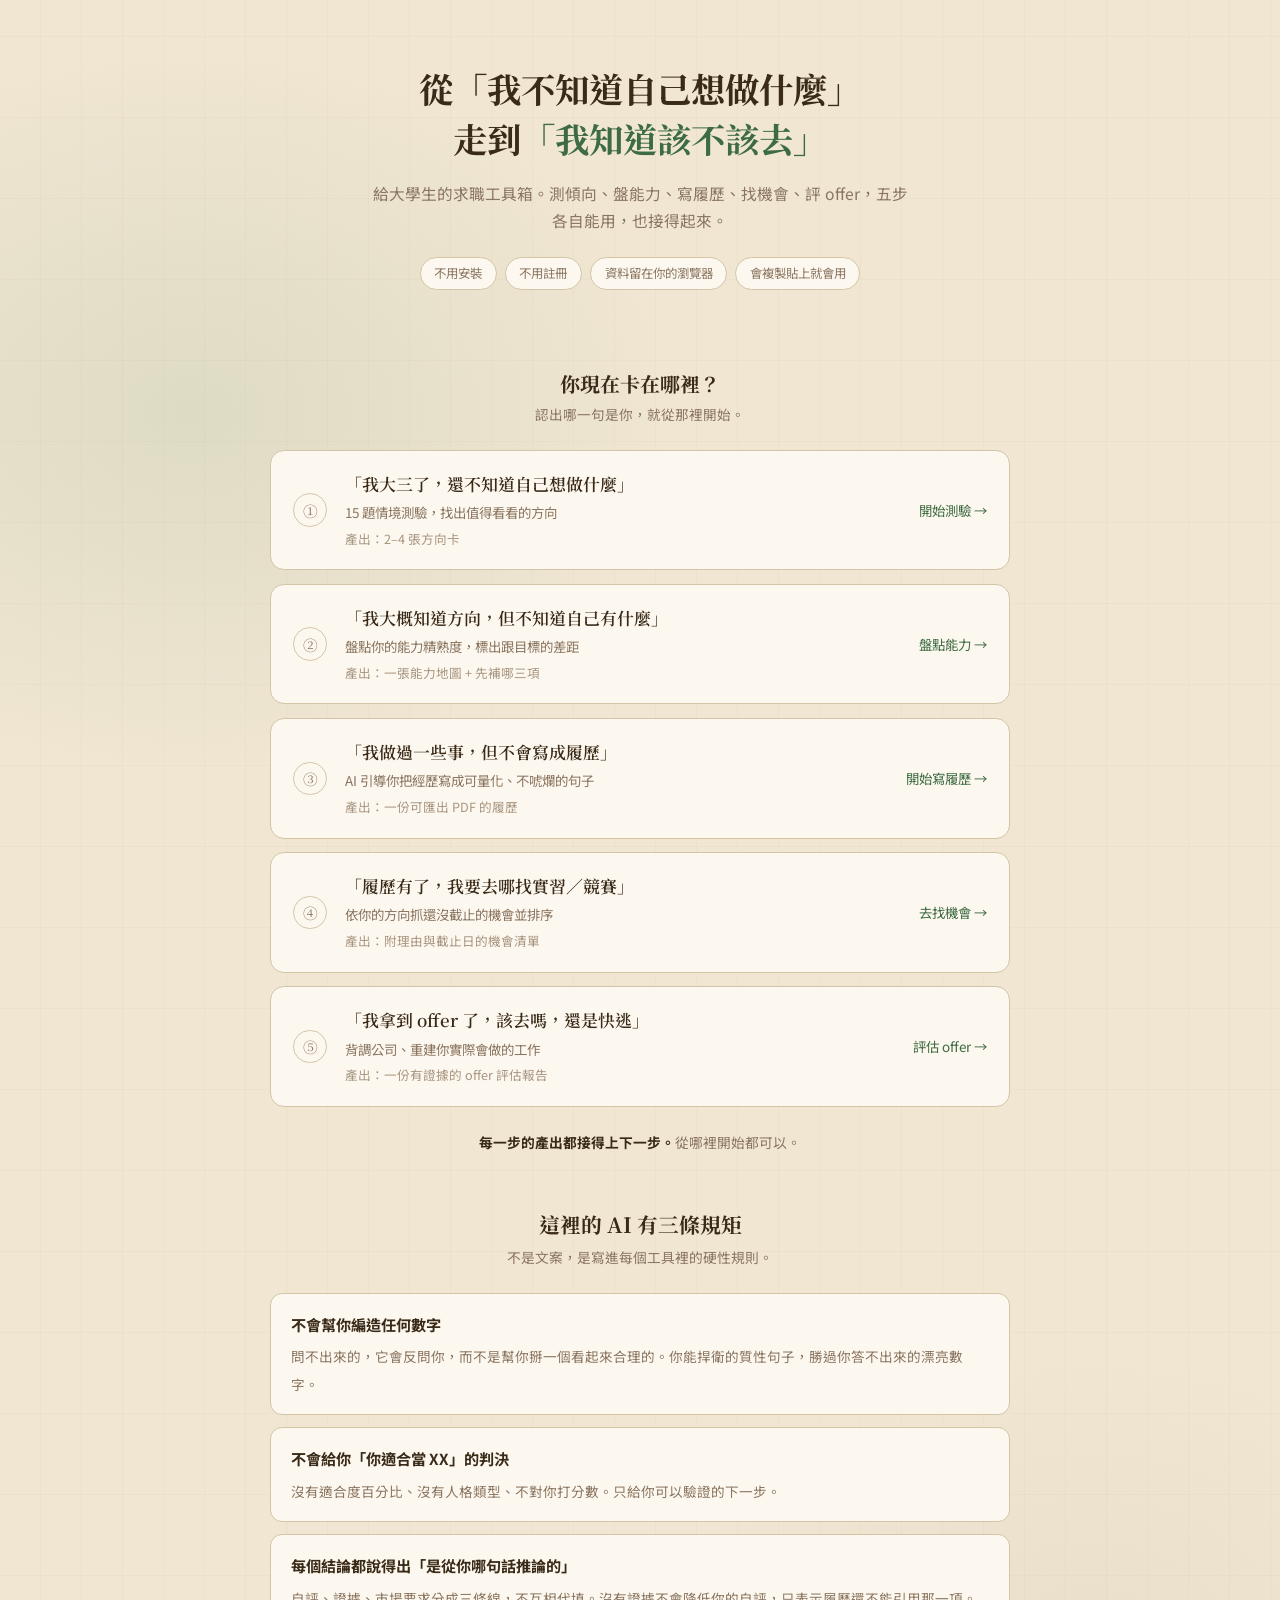
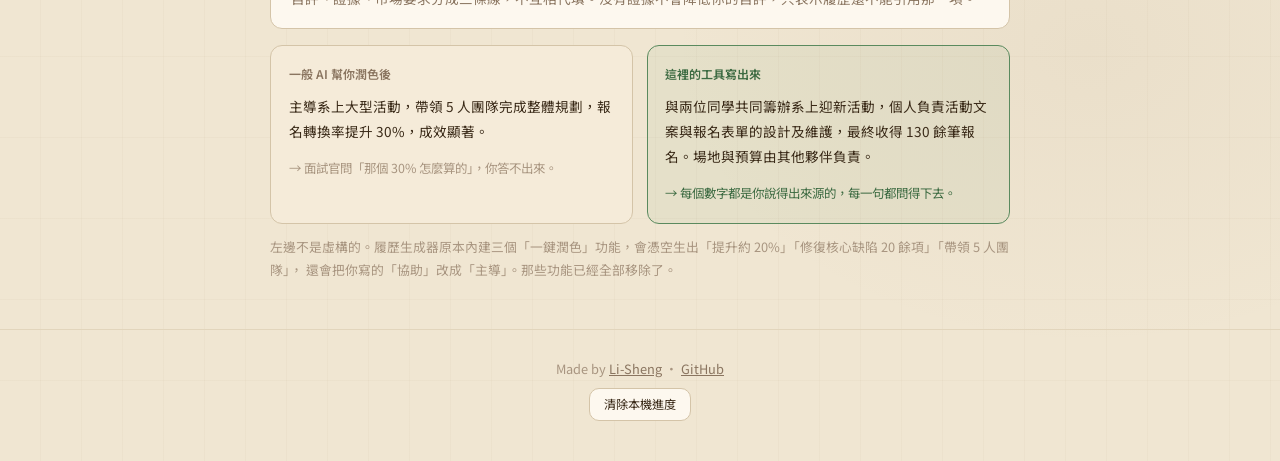
==== apps/index.html @ a9021b07 "Wave 2-4：抓機會頁、入口頁、能力地圖 v0 apps/shared/platform.css   共用設計 token 與元件，沿用履歷生成器的原木色系，讓五個階段看起來   是同一個產品。履" ====
<!DOCTYPE html>
<html lang="zh-TW">
<head>
<meta charset="UTF-8">
<meta name="viewport" content="width=device-width, initial-scale=1.0">
<title>Career Tools｜給大學生的求職工具箱</title>
<meta name="description" content="從「我大三了，還不知道自己想做什麼」，走到「有依據地決定該不該去」。不用安裝、不用註冊，會複製貼上就會用。">
<link href="https://fonts.googleapis.com/css2?family=Noto+Serif+TC:wght@400;600;700;900&family=Noto+Sans+TC:wght@300;400;500;700&display=swap" rel="stylesheet">
<link rel="stylesheet" href="shared/platform.css">
<style>
    .lead { padding: 4rem 0 2.5rem; text-align: center; }
    .lead h1 { font-size: 2.15rem; line-height: 1.45; margin-bottom: 1.1rem; }
    .lead h1 em { font-style: normal; color: var(--accent-dark); }
    .lead p { color: var(--text-muted); font-size: 0.98rem; max-width: 540px; margin: 0 auto; }
    .lead-tags { margin-top: 1.4rem; display: flex; gap: 0.5rem; justify-content: center; flex-wrap: wrap; }
    .lead-tag { font-size: 0.78rem; color: var(--text-muted); background: var(--bg-panel); border: 1px solid var(--border); border-radius: 999px; padding: 0.3rem 0.85rem; }
    @media (max-width: 620px) { .lead h1 { font-size: 1.65rem; } }

    .ask { text-align: center; margin: 2.5rem 0 1.5rem; }
    .ask h2 { font-size: 1.25rem; }
    .ask p { font-size: 0.85rem; color: var(--text-muted); margin-top: 0.3rem; }

    .steps { display: grid; gap: 0.85rem; }

    .step {
        display: grid;
        grid-template-columns: auto 1fr auto;
        gap: 1.1rem;
        align-items: center;
        background: var(--bg-panel);
        border: 1px solid var(--border);
        border-radius: 14px;
        padding: 1.25rem 1.4rem;
        text-decoration: none;
        color: inherit;
        transition: all 0.16s;
        position: relative;
    }
    .step:hover { border-color: var(--accent); transform: translateY(-1px); box-shadow: 0 6px 18px rgba(90,138,94,0.1); }
    .step.suggested { border-color: var(--accent); background: rgba(122,168,112,0.07); }

    .step-num {
        width: 2.1rem; height: 2.1rem; border-radius: 50%;
        border: 1px solid var(--border); color: var(--text-muted);
        display: flex; align-items: center; justify-content: center;
        font-family: 'Noto Serif TC', serif; font-size: 0.92rem; flex-shrink: 0;
    }
    .step.done .step-num { background: var(--accent); border-color: var(--accent); color: #fff; }

    .step-quote { font-family: 'Noto Serif TC', serif; font-size: 1.06rem; font-weight: 600; margin-bottom: 0.3rem; line-height: 1.5; }
    .step-what { font-size: 0.84rem; color: var(--text-muted); }
    .step-out { font-size: 0.79rem; color: var(--text-light); margin-top: 0.25rem; }
    .step-go { font-size: 0.84rem; color: var(--accent-dark); white-space: nowrap; }

    .step-flag {
        position: absolute; top: -0.6rem; left: 1.2rem;
        font-size: 0.7rem; background: var(--accent); color: #fff;
        padding: 0.12rem 0.6rem; border-radius: 999px;
    }
    .step-done-note { position: absolute; top: -0.6rem; right: 1.2rem; font-size: 0.7rem; background: var(--bg-cream); border: 1px solid var(--border); color: var(--text-muted); padding: 0.12rem 0.6rem; border-radius: 999px; }

    @media (max-width: 620px) {
        .step { grid-template-columns: auto 1fr; padding: 1.1rem; }
        .step-go { grid-column: 2; text-align: right; }
    }

    .thread { text-align: center; font-size: 0.86rem; color: var(--text-muted); margin: 1.5rem 0 0; }
    .thread b { color: var(--text-main); }

    .promise { margin: 3.5rem 0 0; }
    .promise h2 { text-align: center; font-size: 1.3rem; margin-bottom: 0.4rem; }
    .promise-lead { text-align: center; font-size: 0.86rem; color: var(--text-muted); margin-bottom: 1.5rem; }
    .proof { margin-top: 1rem; }
    .proof-note { font-size: 0.8rem; color: var(--text-light); margin-top: 0.7rem; line-height: 1.8; }
</style>
</head>
<body>

<main class="wrap">

    <section class="lead">
        <h1>從「我不知道自己想做什麼」<br>走到<em>「我知道該不該去」</em></h1>
        <p>給大學生的求職工具箱。測傾向、盤能力、寫履歷、找機會、評 offer，五步各自能用，也接得起來。</p>
        <div class="lead-tags">
            <span class="lead-tag">不用安裝</span>
            <span class="lead-tag">不用註冊</span>
            <span class="lead-tag">資料留在你的瀏覽器</span>
            <span class="lead-tag">會複製貼上就會用</span>
        </div>
    </section>

    <section>
        <div class="ask">
            <h2>你現在卡在哪裡？</h2>
            <p>認出哪一句是你，就從那裡開始。</p>
        </div>

        <div class="steps" id="steps"></div>

        <p class="thread"><b>每一步的產出都接得上下一步。</b>從哪裡開始都可以。</p>
    </section>

    <section class="promise">
        <h2>這裡的 AI 有三條規矩</h2>
        <p class="promise-lead">不是文案，是寫進每個工具裡的硬性規則。</p>

        <div class="rules">
            <div class="rule">
                <strong>不會幫你編造任何數字</strong>
                <span>問不出來的，它會反問你，而不是幫你掰一個看起來合理的。你能捍衛的質性句子，勝過你答不出來的漂亮數字。</span>
            </div>
            <div class="rule">
                <strong>不會給你「你適合當 XX」的判決</strong>
                <span>沒有適合度百分比、沒有人格類型、不對你打分數。只給你可以驗證的下一步。</span>
            </div>
            <div class="rule">
                <strong>每個結論都說得出「是從你哪句話推論的」</strong>
                <span>自評、證據、市場要求分成三條線，不互相代填。沒有證據不會降低你的自評，只表示履歷還不能引用那一項。</span>
            </div>
        </div>

        <div class="proof">
            <div class="compare">
                <div class="compare-col before">
                    <div class="compare-tag">一般 AI 幫你潤色後</div>
                    <div class="compare-text">主導系上大型活動，帶領 5 人團隊完成整體規劃，報名轉換率提升 30%，成效顯著。</div>
                    <div class="compare-text" style="margin-top:0.8rem;color:var(--text-light);font-size:0.78rem">→ 面試官問「那個 30% 怎麼算的」，你答不出來。</div>
                </div>
                <div class="compare-col after">
                    <div class="compare-tag">這裡的工具寫出來</div>
                    <div class="compare-text">與兩位同學共同籌辦系上迎新活動，個人負責活動文案與報名表單的設計及維護，最終收得 130 餘筆報名。場地與預算由其他夥伴負責。</div>
                    <div class="compare-text" style="margin-top:0.8rem;color:var(--accent-dark);font-size:0.78rem">→ 每個數字都是你說得出來源的，每一句都問得下去。</div>
                </div>
            </div>
            <p class="proof-note">
                左邊不是虛構的。履歷生成器原本內建三個「一鍵潤色」功能，會憑空生出「提升約 20%」「修復核心缺陷 20 餘項」「帶領 5 人團隊」，
                還會把你寫的「協助」改成「主導」。那些功能已經全部移除了。
            </p>
        </div>
    </section>

</main>

<footer class="foot">
    <div class="wrap">
        Made by <a href="https://lisheng.cv" target="_blank" rel="noopener">Li-Sheng</a> ·
        <a href="https://github.com/Wenqing950519/career-tools" target="_blank" rel="noopener">GitHub</a>
        <div style="margin-top:0.5rem"><button class="btn" style="font-size:0.76rem;padding:0.4rem 0.9rem" onclick="clearProgress()">清除本機進度</button></div>
    </div>
</footer>

<div class="toast" id="toast"></div>

<script>
const STEPS = [
    {
        n: '①', key: 'quiz',
        quote: '我大三了，還不知道自己想做什麼',
        what: '15 題情境測驗，找出值得看看的方向',
        out: '產出：2–4 張方向卡',
        go: '開始測驗',
        href: 'https://career-test.lisheng.cv/'
    },
    {
        n: '②', key: 'skillgap',
        quote: '我大概知道方向，但不知道自己有什麼',
        what: '盤點你的能力精熟度，標出跟目標的差距',
        out: '產出：一張能力地圖 + 先補哪三項',
        go: '盤點能力',
        href: 'skill-gap/index.html'
    },
    {
        n: '③', key: 'resume',
        quote: '我做過一些事，但不會寫成履歷',
        what: 'AI 引導你把經歷寫成可量化、不唬爛的句子',
        out: '產出：一份可匯出 PDF 的履歷',
        go: '開始寫履歷',
        href: 'resume/index.html'
    },
    {
        n: '④', key: 'opportunity',
        quote: '履歷有了，我要去哪找實習／競賽',
        what: '依你的方向抓還沒截止的機會並排序',
        out: '產出：附理由與截止日的機會清單',
        go: '去找機會',
        href: 'opportunity-catch/index.html'
    },
    {
        n: '⑤', key: 'offercheck',
        quote: '我拿到 offer 了，該去嗎，還是快逃',
        what: '背調公司、重建你實際會做的工作',
        out: '產出：一份有證據的 offer 評估報告',
        go: '評估 offer',
        href: 'https://github.com/Wenqing950519/career-offercheck'
    }
];

function readProgress() {
    const done = {};
    try {
        const p = JSON.parse(localStorage.getItem('ct_progress') || '{}');
        // 各頁自己寫的進度
        if (p.skillgap && p.skillgap.count > 0) done.skillgap = `已確認 ${p.skillgap.count} 項能力`;
        if (p.opportunity) done.opportunity = '看過';
        // 直接檢查各工具留下的資料，比另外記一份進度可靠
        if (JSON.parse(localStorage.getItem('ct_result') || 'null')) done.quiz = '已完成測驗';
        const hist = JSON.parse(localStorage.getItem('resume_history') || '[]');
        const draft = JSON.parse(localStorage.getItem('resume_draft') || 'null');
        if ((Array.isArray(hist) && hist.length) || draft) done.resume = '有存過履歷';
    } catch (e) { /* 隱私模式或損壞資料：當作沒有進度即可 */ }
    return done;
}

function render() {
    const done = readProgress();
    // 建議下一步 = 第一個還沒做過的階段
    const nextKey = (STEPS.find(s => !done[s.key]) || {}).key;

    document.getElementById('steps').innerHTML = STEPS.map(s => {
        const isDone = !!done[s.key];
        const isNext = s.key === nextKey && Object.keys(done).length > 0;
        const ext = s.href.startsWith('http') ? ' target="_blank" rel="noopener"' : '';
        return `<a class="step ${isDone ? 'done' : ''} ${isNext ? 'suggested' : ''}" href="${s.href}"${ext}>
            ${isNext ? '<span class="step-flag">建議下一步</span>' : ''}
            ${isDone ? `<span class="step-done-note">${done[s.key]}</span>` : ''}
            <div class="step-num">${isDone ? '✓' : s.n}</div>
            <div>
                <div class="step-quote">「${s.quote}」</div>
                <div class="step-what">${s.what}</div>
                <div class="step-out">${s.out}</div>
            </div>
            <div class="step-go">${s.go} →</div>
        </a>`;
    }).join('');
}

function clearProgress() {
    if (!confirm('這會清掉這個瀏覽器裡的測驗結果、能力地圖與履歷草稿，確定嗎？')) return;
    ['ct_progress', 'ct_result', 'sg_map', 'resume_history', 'resume_draft', 'resume_photo_latest']
        .forEach(k => { try { localStorage.removeItem(k); } catch (e) {} });
    render();
    const t = document.getElementById('toast');
    t.textContent = '已清除';
    t.classList.add('show');
    setTimeout(() => t.classList.remove('show'), 2400);
}

render();
</script>
</body>
</html>
---- apps/shared/platform.css ----
/* Career Tools 共用樣式
   色票與字型沿用履歷生成器，讓五個階段看起來是同一個產品。
   履歷生成器本身是單檔、可離線，因此保留它自己的內嵌副本，不引用本檔。 */

* { margin: 0; padding: 0; box-sizing: border-box; }

:root {
    /* 原木深林色系 */
    --primary: #5c4530;
    --primary-light: #7d6448;
    --primary-dark: #3e2d1c;
    --accent: #5a8a5e;
    --accent-light: #7ba87f;
    --accent-dark: #3d6b42;
    --moss: #6b8e4e;
    --bark: #8b6f47;
    --leaf: #7da870;
    --bg-dark: #f0e6d2;
    --bg-panel: #fdf8ef;
    --bg-input: #f5ebd9;
    --bg-cream: #faf3e6;
    --text-main: #3a2a18;
    --text-muted: #8a7560;
    --text-light: #a89580;
    --border: #d4c4a8;
    --border-light: #e2d5bc;
    --success: #5a8a5e;
    --warn: #8b6f47;
    --wood-grain: rgba(139, 111, 71, 0.04);
    --leaf-shadow: rgba(90, 138, 94, 0.08);
    --forest-glow: rgba(90, 138, 94, 0.12);
}

body {
    font-family: 'Noto Sans TC', 'PingFang TC', 'Microsoft JhengHei', sans-serif;
    background: var(--bg-dark);
    background-image:
        repeating-linear-gradient(90deg, transparent 0, transparent 40px, var(--wood-grain) 40px, var(--wood-grain) 41px),
        repeating-linear-gradient(0deg, transparent 0, transparent 80px, var(--wood-grain) 80px, var(--wood-grain) 81px),
        radial-gradient(ellipse 800px 600px at 15% 20%, var(--forest-glow) 0%, transparent 60%),
        radial-gradient(ellipse 700px 500px at 85% 80%, rgba(139, 111, 71, 0.06) 0%, transparent 60%);
    color: var(--text-main);
    min-height: 100vh;
    line-height: 1.7;
    -webkit-font-smoothing: antialiased;
}

h1, h2, h3, h4 { font-family: 'Noto Serif TC', serif; line-height: 1.4; }
a { color: var(--accent-dark); }

.wrap { max-width: 780px; margin: 0 auto; padding: 0 1.25rem; }
.wrap-wide { max-width: 1180px; margin: 0 auto; padding: 0 1.25rem; }

/* ---------- 頁首 ---------- */
.topbar {
    border-bottom: 1px solid var(--border-light);
    background: rgba(253, 248, 239, 0.85);
    backdrop-filter: blur(8px);
    position: sticky;
    top: 0;
    z-index: 50;
}

.topbar-inner {
    display: flex;
    align-items: center;
    justify-content: space-between;
    gap: 1rem;
    padding: 0.85rem 1.25rem;
    max-width: 1180px;
    margin: 0 auto;
}

.brand {
    font-family: 'Noto Serif TC', serif;
    font-weight: 700;
    font-size: 1.05rem;
    color: var(--text-main);
    text-decoration: none;
}

.brand span { color: var(--accent-dark); }
.topbar-step { font-size: 0.8rem; color: var(--text-muted); }

/* ---------- 區塊 ---------- */
.hero { padding: 3.5rem 0 2rem; }

.eyebrow {
    font-size: 0.78rem;
    letter-spacing: 0.1em;
    color: var(--accent-dark);
    font-weight: 600;
    margin-bottom: 0.75rem;
}

.hero h1 { font-size: 1.95rem; margin-bottom: 1rem; }
.hero p { font-size: 1rem; color: var(--text-muted); }

.section { padding: 2rem 0; }
.section h2 { font-size: 1.35rem; margin-bottom: 0.4rem; }

.section-lead {
    color: var(--text-muted);
    font-size: 0.9rem;
    margin-bottom: 1.5rem;
}

/* ---------- 卡片 ---------- */
.card {
    background: var(--bg-panel);
    border: 1px solid var(--border);
    border-radius: 14px;
    padding: 1.4rem;
}

.card + .card { margin-top: 0.85rem; }
.card h3 { font-size: 1.02rem; margin-bottom: 0.4rem; }
.card p { font-size: 0.88rem; color: var(--text-muted); }

/* ---------- before / after 對照 ---------- */
.compare { display: grid; grid-template-columns: 1fr 1fr; gap: 0.85rem; }

.compare-col {
    border-radius: 12px;
    padding: 1.1rem;
    border: 1px solid var(--border);
    background: var(--bg-panel);
}

.compare-col.before { background: var(--bg-input); }
.compare-col.after { border-color: var(--accent); background: rgba(90, 138, 94, 0.07); }

.compare-tag {
    font-size: 0.75rem;
    font-weight: 600;
    margin-bottom: 0.6rem;
    color: var(--text-muted);
}

.compare-col.after .compare-tag { color: var(--accent-dark); }

.compare-text {
    font-size: 0.85rem;
    line-height: 1.85;
    color: var(--text-main);
    white-space: pre-wrap;
}

@media (max-width: 700px) { .compare { grid-template-columns: 1fr; } }

/* ---------- 表單 ---------- */
.field { margin-bottom: 1rem; }

.field label {
    display: block;
    font-size: 0.85rem;
    font-weight: 500;
    margin-bottom: 0.35rem;
}

.field .help {
    font-size: 0.76rem;
    color: var(--text-light);
    margin-bottom: 0.4rem;
}

input[type=text], textarea, select {
    width: 100%;
    padding: 0.7rem 0.8rem;
    border: 1px solid var(--border);
    border-radius: 9px;
    background: var(--bg-panel);
    font-family: inherit;
    font-size: 0.9rem;
    color: var(--text-main);
    line-height: 1.7;
    resize: vertical;
}

input[type=text]:focus, textarea:focus, select:focus {
    outline: none;
    border-color: var(--accent);
    box-shadow: 0 0 0 3px var(--leaf-shadow);
}

/* ---------- 選項 chip ---------- */
.chips { display: flex; gap: 0.5rem; flex-wrap: wrap; }

.chip {
    padding: 0.5rem 0.95rem;
    border: 1px solid var(--border);
    border-radius: 999px;
    background: var(--bg-panel);
    font-family: inherit;
    font-size: 0.85rem;
    color: var(--text-muted);
    cursor: pointer;
    transition: all 0.15s;
}

.chip:hover { border-color: var(--accent-light); }

.chip.active {
    background: var(--accent);
    border-color: var(--accent);
    color: #fff;
    font-weight: 500;
}

/* ---------- 按鈕 ---------- */
.btn {
    display: inline-flex;
    align-items: center;
    justify-content: center;
    gap: 0.4rem;
    padding: 0.72rem 1.3rem;
    border-radius: 10px;
    border: 1px solid var(--border);
    background: var(--bg-panel);
    font-family: inherit;
    font-size: 0.9rem;
    color: var(--text-main);
    cursor: pointer;
    text-decoration: none;
    transition: all 0.15s;
}

.btn:hover { background: var(--bg-input); }

.btn-primary {
    background: var(--accent);
    border-color: var(--accent);
    color: #fff;
    font-weight: 500;
}

.btn-primary:hover { background: var(--accent-dark); }
.btn-primary:disabled { background: var(--border); border-color: var(--border); cursor: not-allowed; }
.btn-block { width: 100%; }

/* ---------- prompt 產生器 ---------- */
.gen { display: grid; grid-template-columns: 1fr 1fr; gap: 1.25rem; align-items: start; }

.gen-preview {
    position: sticky;
    top: 5rem;
    background: var(--primary-dark);
    border-radius: 14px;
    padding: 1.1rem;
    color: #e8dcc8;
}

.gen-preview-head {
    display: flex;
    justify-content: space-between;
    align-items: center;
    margin-bottom: 0.7rem;
    font-size: 0.78rem;
    color: #b9a88e;
}

.gen-preview pre {
    font-family: ui-monospace, 'Cascadia Code', Consolas, monospace;
    font-size: 0.74rem;
    line-height: 1.75;
    white-space: pre-wrap;
    word-break: break-word;
    max-height: 420px;
    overflow-y: auto;
    color: #e8dcc8;
}

.gen-preview pre mark {
    background: rgba(122, 168, 112, 0.28);
    color: #d8ecd2;
    border-radius: 3px;
    padding: 0 2px;
}

@media (max-width: 860px) {
    .gen { grid-template-columns: 1fr; }
    .gen-preview { position: static; }
}

/* ---------- 步驟導引 ---------- */
.nextstep {
    margin: 2.5rem 0 3.5rem;
    border: 1px solid var(--border);
    border-left: 3px solid var(--accent);
    border-radius: 0 12px 12px 0;
    background: var(--bg-cream);
    padding: 1.25rem 1.4rem;
}

.nextstep h3 { font-size: 1rem; margin-bottom: 0.35rem; }
.nextstep p { font-size: 0.86rem; color: var(--text-muted); margin-bottom: 0.9rem; }

/* ---------- 規則宣言 ---------- */
.rules { display: grid; gap: 0.75rem; }

.rule {
    background: var(--bg-panel);
    border: 1px solid var(--border);
    border-radius: 12px;
    padding: 1.1rem 1.25rem;
}

.rule strong { display: block; font-size: 0.95rem; margin-bottom: 0.3rem; }
.rule span { font-size: 0.85rem; color: var(--text-muted); }

/* ---------- toast ---------- */
.toast {
    position: fixed;
    left: 50%;
    bottom: 2rem;
    transform: translate(-50%, 1rem);
    background: var(--primary-dark);
    color: #f0e6d2;
    padding: 0.7rem 1.4rem;
    border-radius: 999px;
    font-size: 0.86rem;
    opacity: 0;
    pointer-events: none;
    transition: all 0.25s;
    z-index: 300;
}

.toast.show { opacity: 1; transform: translate(-50%, 0); }

/* ---------- 頁尾 ---------- */
.foot {
    border-top: 1px solid var(--border-light);
    margin-top: 3rem;
    padding: 1.75rem 0 2.5rem;
    font-size: 0.8rem;
    color: var(--text-light);
    text-align: center;
}

.foot a { color: var(--text-muted); }
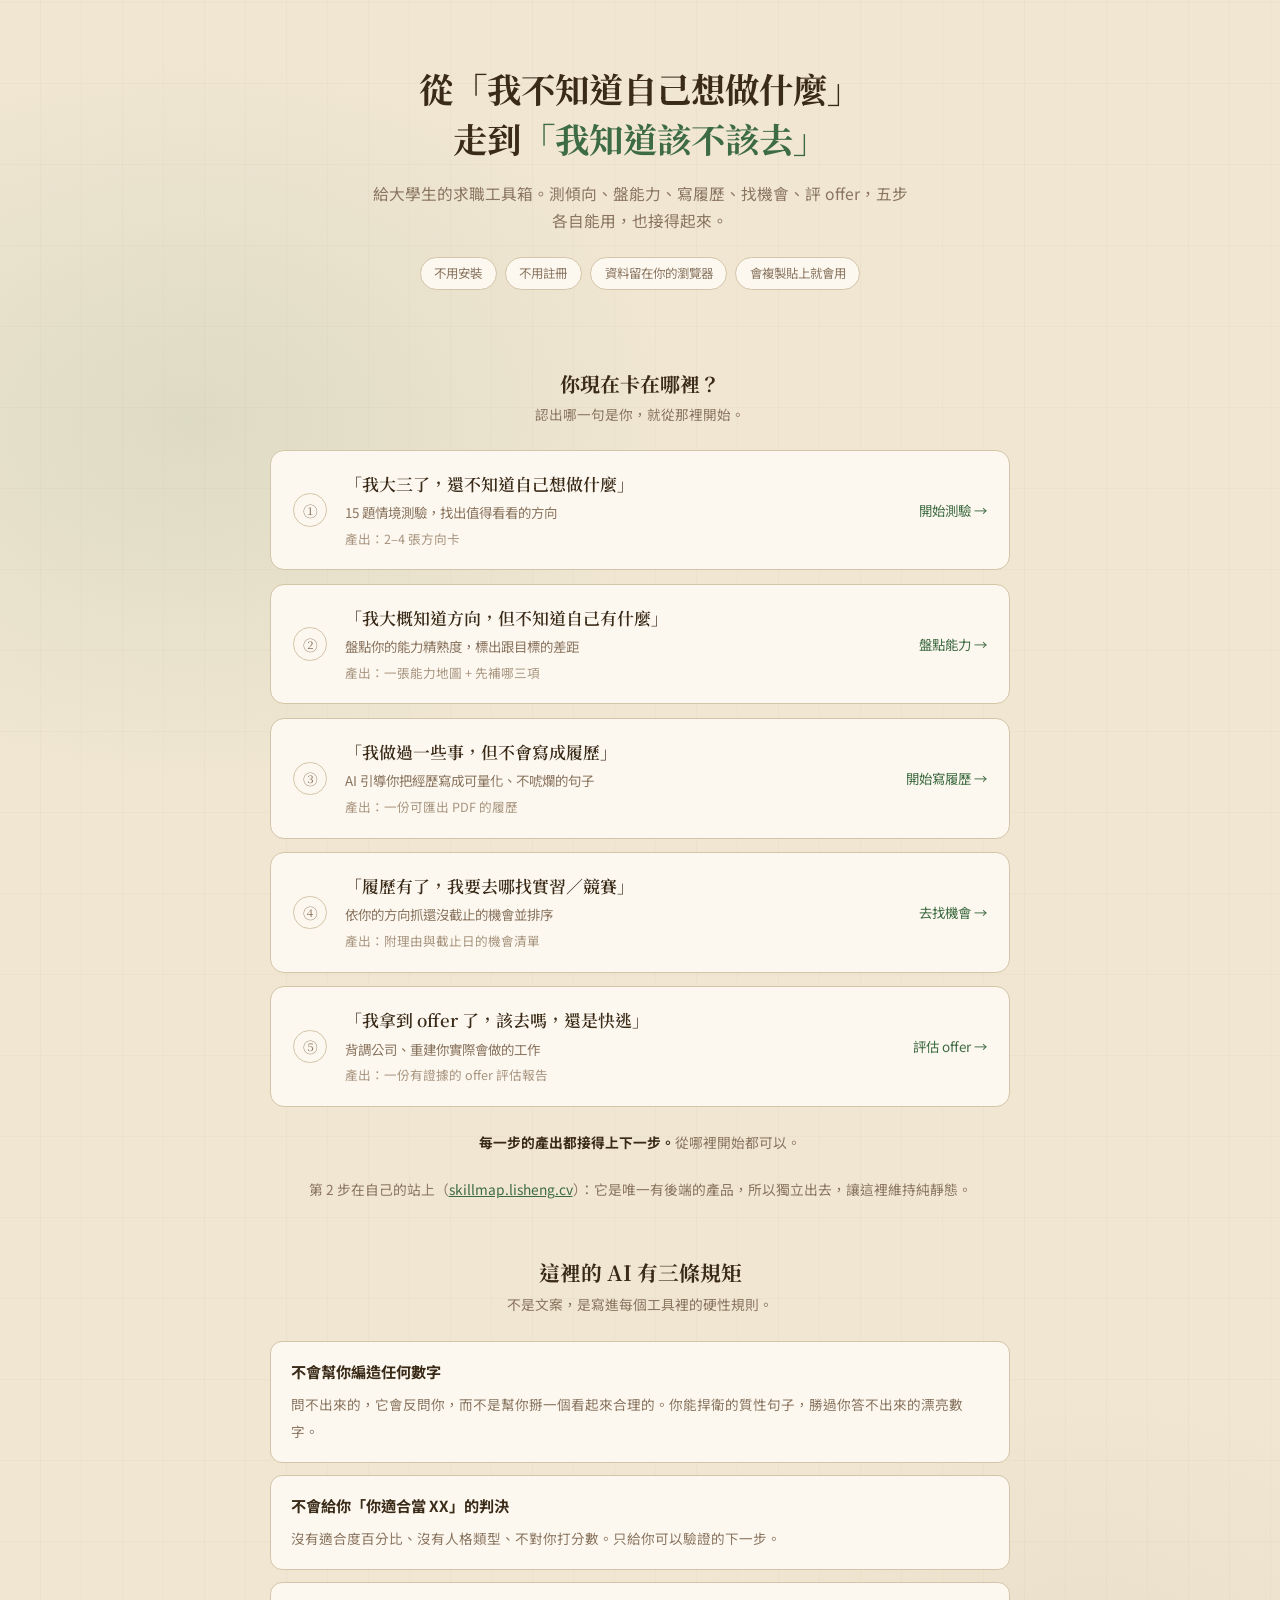
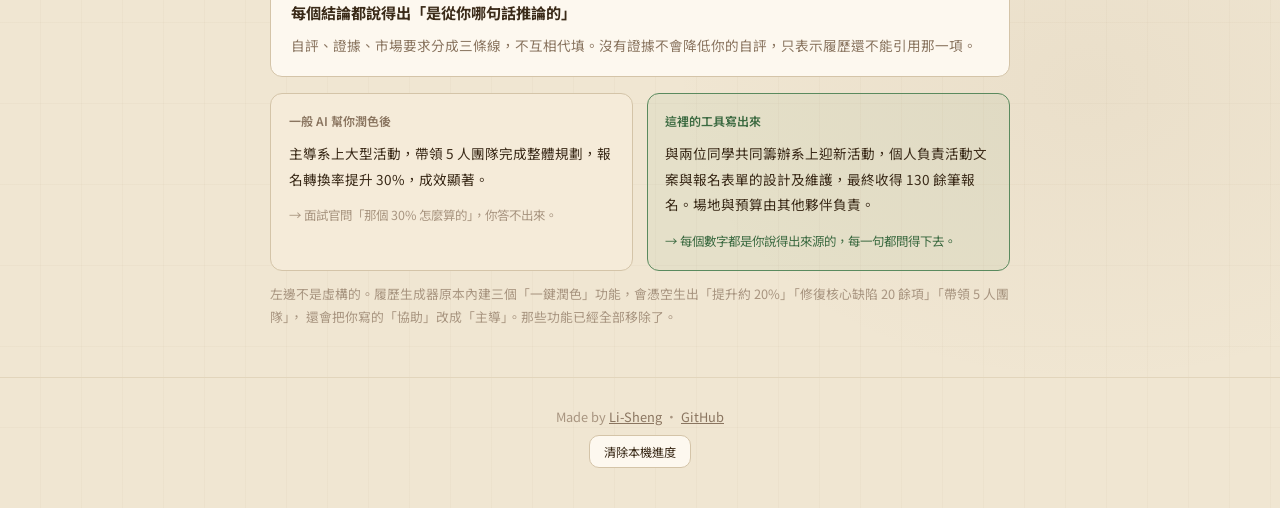
==== commit bc8a27e8: "能力地圖移出總庫，第 2 步改為外連 skillmap.lisheng.cv 能力地圖 v1 需要資料庫、Google 登入與 LLM API key，留在這裡會讓 「下載下來用瀏覽器打開就能跑」這件" ====
--- a/apps/index.html
+++ b/apps/index.html
@@ -98,6 +98,7 @@
         <div class="steps" id="steps"></div>
 
         <p class="thread"><b>每一步的產出都接得上下一步。</b>從哪裡開始都可以。</p>
+        <p class="thread">第 2 步在自己的站上（<a href="https://skillmap.lisheng.cv/">skillmap.lisheng.cv</a>）：它是唯一有後端的產品，所以獨立出去，讓這裡維持純靜態。</p>
     </section>
 
     <section class="promise">
@@ -167,7 +168,7 @@
         what: '盤點你的能力精熟度，標出跟目標的差距',
         out: '產出：一張能力地圖 + 先補哪三項',
         go: '盤點能力',
-        href: 'skill-gap/index.html'
+        href: 'https://skillmap.lisheng.cv/'
     },
     {
         n: '③', key: 'resume',
